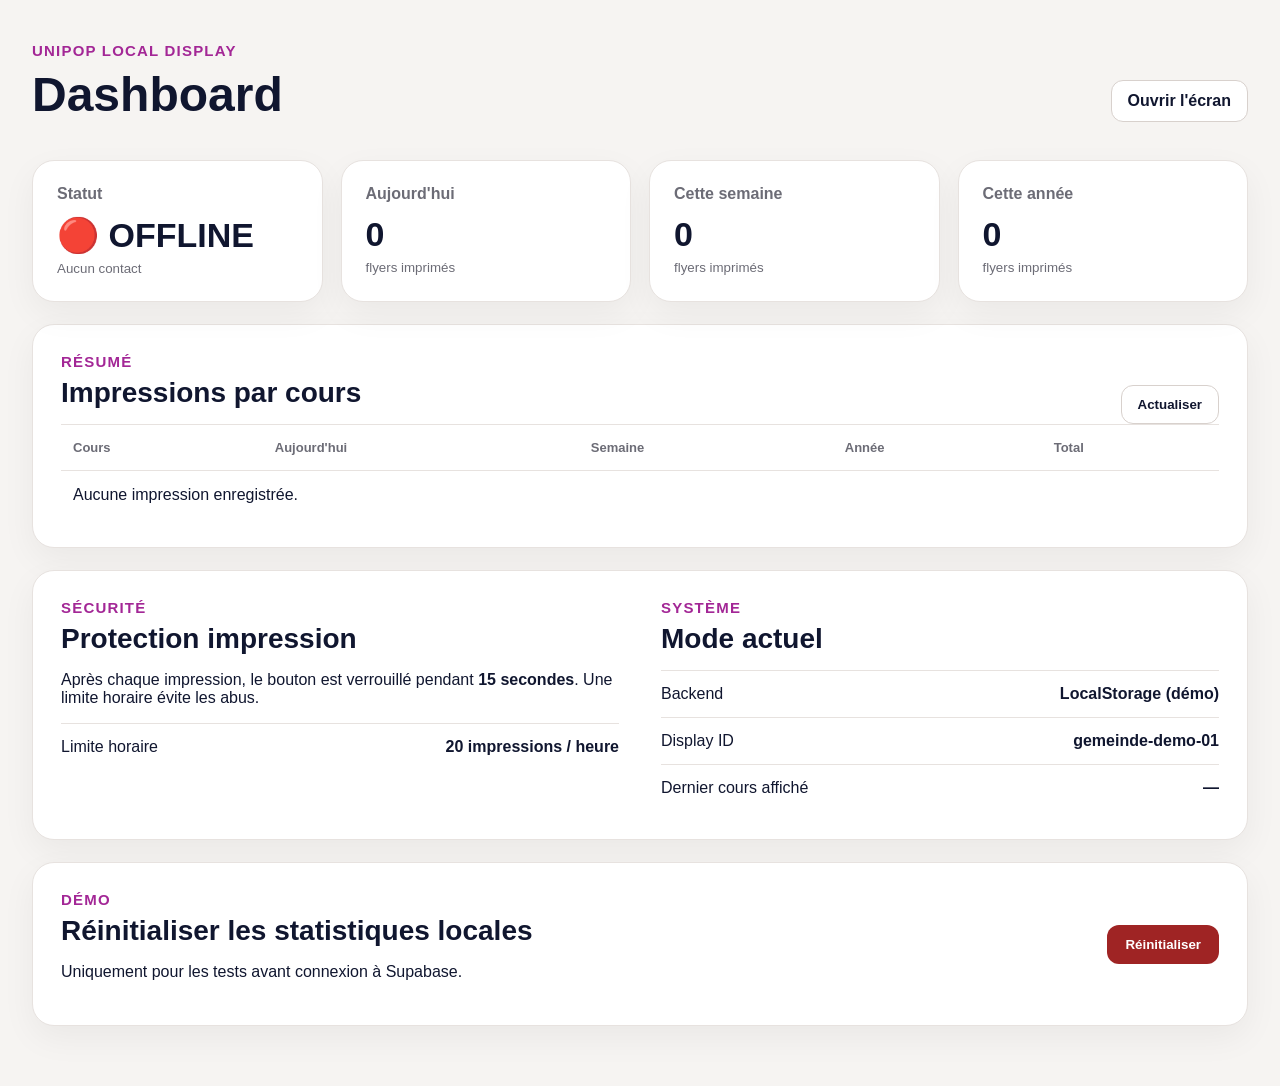
==== admin.html @ e2389398 "Add files via upload" ====
<!doctype html>
<html lang="fr">
<head>
  <meta charset="utf-8" />
  <meta name="viewport" content="width=device-width,initial-scale=1" />
  <title>UniPop Display – Admin</title>
  <link rel="stylesheet" href="assets/style.css" />
</head>
<body class="admin-page">
  <header class="admin-header">
    <div>
      <div class="eyebrow">UNIPOP LOCAL DISPLAY</div>
      <h1>Dashboard</h1>
    </div>
    <a class="ghost-btn" href="index.html">Ouvrir l'écran</a>
  </header>

  <main class="admin-main">
    <section class="cards-grid">
      <article class="stat-card"><span>Statut</span><strong id="onlineStatus">—</strong><small id="lastSeen">—</small></article>
      <article class="stat-card"><span>Aujourd'hui</span><strong id="todayCount">0</strong><small>flyers imprimés</small></article>
      <article class="stat-card"><span>Cette semaine</span><strong id="weekCount">0</strong><small>flyers imprimés</small></article>
      <article class="stat-card"><span>Cette année</span><strong id="yearCount">0</strong><small>flyers imprimés</small></article>
    </section>

    <section class="panel">
      <div class="panel-head">
        <div>
          <div class="eyebrow">RÉSUMÉ</div>
          <h2>Impressions par cours</h2>
        </div>
        <button class="ghost-btn" id="refreshBtn">Actualiser</button>
      </div>
      <div class="table-wrap">
        <table>
          <thead><tr><th>Cours</th><th>Aujourd'hui</th><th>Semaine</th><th>Année</th><th>Total</th></tr></thead>
          <tbody id="courseStats"></tbody>
        </table>
      </div>
    </section>

    <section class="panel two-col">
      <div>
        <div class="eyebrow">SÉCURITÉ</div>
        <h2>Protection impression</h2>
        <p>Après chaque impression, le bouton est verrouillé pendant <b id="cooldownText"></b>. Une limite horaire évite les abus.</p>
        <div class="limit-box"><span>Limite horaire</span><strong id="hourLimitText"></strong></div>
      </div>
      <div>
        <div class="eyebrow">SYSTÈME</div>
        <h2>Mode actuel</h2>
        <div class="system-row"><span>Backend</span><b>LocalStorage (démo)</b></div>
        <div class="system-row"><span>Display ID</span><b id="displayIdText"></b></div>
        <div class="system-row"><span>Dernier cours affiché</span><b id="currentCourseText">—</b></div>
      </div>
    </section>

    <section class="panel danger-zone">
      <div>
        <div class="eyebrow">DÉMO</div>
        <h2>Réinitialiser les statistiques locales</h2>
        <p>Uniquement pour les tests avant connexion à Supabase.</p>
      </div>
      <button id="resetBtn" class="danger-btn">Réinitialiser</button>
    </section>
  </main>

  <script src="assets/config.js"></script>
  <script src="assets/storage.js"></script>
  <script src="assets/admin.js"></script>
</body>
</html>
---- assets/style.css ----
:root{--ink:#10162f;--purple:#8f239c;--purple2:#5d1d7e;--bg:#f4f1ee;--card:#fff;--muted:#6c6c76;--line:#e7e2df}
*{box-sizing:border-box}body{margin:0;font-family:Arial,Helvetica,sans-serif;color:var(--ink);background:var(--bg)}
.display-page{min-height:100vh;background:#e9e4df}.display-shell{min-height:100vh;display:grid;grid-template-columns:1.05fr 1fr;background:#fff}.course-visual{position:relative;overflow:hidden;background:#ddd;min-height:100vh}.course-visual>img{width:100%;height:100%;object-fit:cover;display:block}.course-visual:after{content:"";position:absolute;inset:auto 0 0;height:28%;background:linear-gradient(transparent,rgba(11,16,43,.96))}.availability{position:absolute;left:5%;top:55%;width:145px;height:145px;border-radius:50%;display:grid;place-items:center;text-align:center;background:linear-gradient(145deg,var(--purple),var(--purple2));color:#fff;font-weight:800;font-size:20px;z-index:2}.brandbar{position:absolute;left:5%;bottom:5%;z-index:3;color:#fff}.brand{font-size:54px;font-weight:800;letter-spacing:-2px}.brand-sub{font-size:14px;margin-top:3px}.brand.dark,.brand-sub.dark{color:var(--ink)}
.course-info{padding:8vh 7vw 5vh;display:flex;flex-direction:column;justify-content:center;position:relative}.eyebrow{font-weight:800;color:#a32796;letter-spacing:.08em;font-size:15px}.course-info h1{font-size:68px;line-height:.95;margin:28px 0 10px}.course-info h2{font-size:28px;font-weight:500;margin:0 0 44px}.meta-grid{display:grid;gap:22px;font-size:21px}.qr-wrap{position:absolute;right:7vw;bottom:31vh;text-align:center}.qr-wrap img{width:190px;height:190px;border:4px solid var(--ink);border-radius:14px;padding:10px;background:#fff}.scan{font-size:24px;font-style:italic;margin-top:8px;transform:rotate(-5deg)}.print-btn{margin-top:52px;border:0;border-radius:18px;padding:22px 28px;background:linear-gradient(90deg,#873397,#612580);color:white;font-size:22px;font-weight:800;display:flex;align-items:center;justify-content:center;gap:14px;cursor:pointer}.print-btn:disabled{opacity:.45;cursor:not-allowed}.print-icon{font-size:28px}.print-status{min-height:28px;margin-top:14px;text-align:center;font-weight:700;color:var(--purple)}.debug-strip{position:fixed;right:14px;top:14px;background:rgba(255,255,255,.88);padding:8px 12px;border-radius:8px;font-size:12px;z-index:10}.debug-strip a{margin-left:10px;color:var(--purple)}
.admin-page{background:#f6f4f2}.admin-header{max-width:1300px;margin:0 auto;padding:42px 32px 18px;display:flex;justify-content:space-between;align-items:end}.admin-header h1{font-size:48px;margin:8px 0 0}.admin-main{max-width:1300px;margin:0 auto;padding:20px 32px 60px}.cards-grid{display:grid;grid-template-columns:repeat(4,1fr);gap:18px}.stat-card,.panel{background:#fff;border:1px solid var(--line);border-radius:22px;box-shadow:0 12px 34px rgba(26,21,21,.05)}.stat-card{padding:24px}.stat-card span{color:var(--muted);font-weight:700}.stat-card strong{display:block;font-size:34px;margin:12px 0 4px}.stat-card small{color:var(--muted)}.panel{margin-top:22px;padding:28px}.panel-head{display:flex;align-items:end;justify-content:space-between}.panel h2{font-size:28px;margin:7px 0 15px}.ghost-btn{border:1px solid #d8d1cd;background:#fff;padding:11px 16px;border-radius:12px;color:var(--ink);font-weight:700;text-decoration:none;cursor:pointer}.table-wrap{overflow:auto}table{width:100%;border-collapse:collapse}th,td{text-align:left;padding:15px 12px;border-top:1px solid var(--line)}th{font-size:13px;color:var(--muted)}.two-col{display:grid;grid-template-columns:1fr 1fr;gap:42px}.limit-box,.system-row{display:flex;justify-content:space-between;padding:14px 0;border-top:1px solid var(--line)}.danger-zone{display:flex;justify-content:space-between;align-items:center}.danger-btn{border:0;background:#9f2424;color:#fff;font-weight:800;padding:12px 18px;border-radius:12px;cursor:pointer}
.flyer-page{background:#fff}.flyer{width:210mm;min-height:297mm;margin:0 auto;background:#fff;display:flex;flex-direction:column}.flyer-image{width:100%;height:125mm;object-fit:cover}.flyer-body{padding:18mm}.flyer-body h1{font-size:48px;margin:10mm 0 2mm}.flyer-body h2{font-size:25px;font-weight:500;margin:0 0 12mm}.flyer-meta{display:grid;gap:6mm;font-size:19px}.flyer-bottom{margin-top:20mm;border-top:1px solid #ddd;padding-top:12mm;display:flex;align-items:end;justify-content:space-between}.flyer-qr{width:42mm;height:42mm}
@media (max-width:1000px){.display-shell{grid-template-columns:1fr}.course-visual{min-height:45vh}.course-info{padding:45px 28px}.qr-wrap{position:static;margin-top:35px}.course-info h1{font-size:52px}.cards-grid{grid-template-columns:1fr 1fr}.two-col{grid-template-columns:1fr}}
@media print{.debug-strip{display:none}.flyer-page{margin:0}.flyer{width:210mm;height:297mm;box-shadow:none}@page{size:A4;margin:0}}
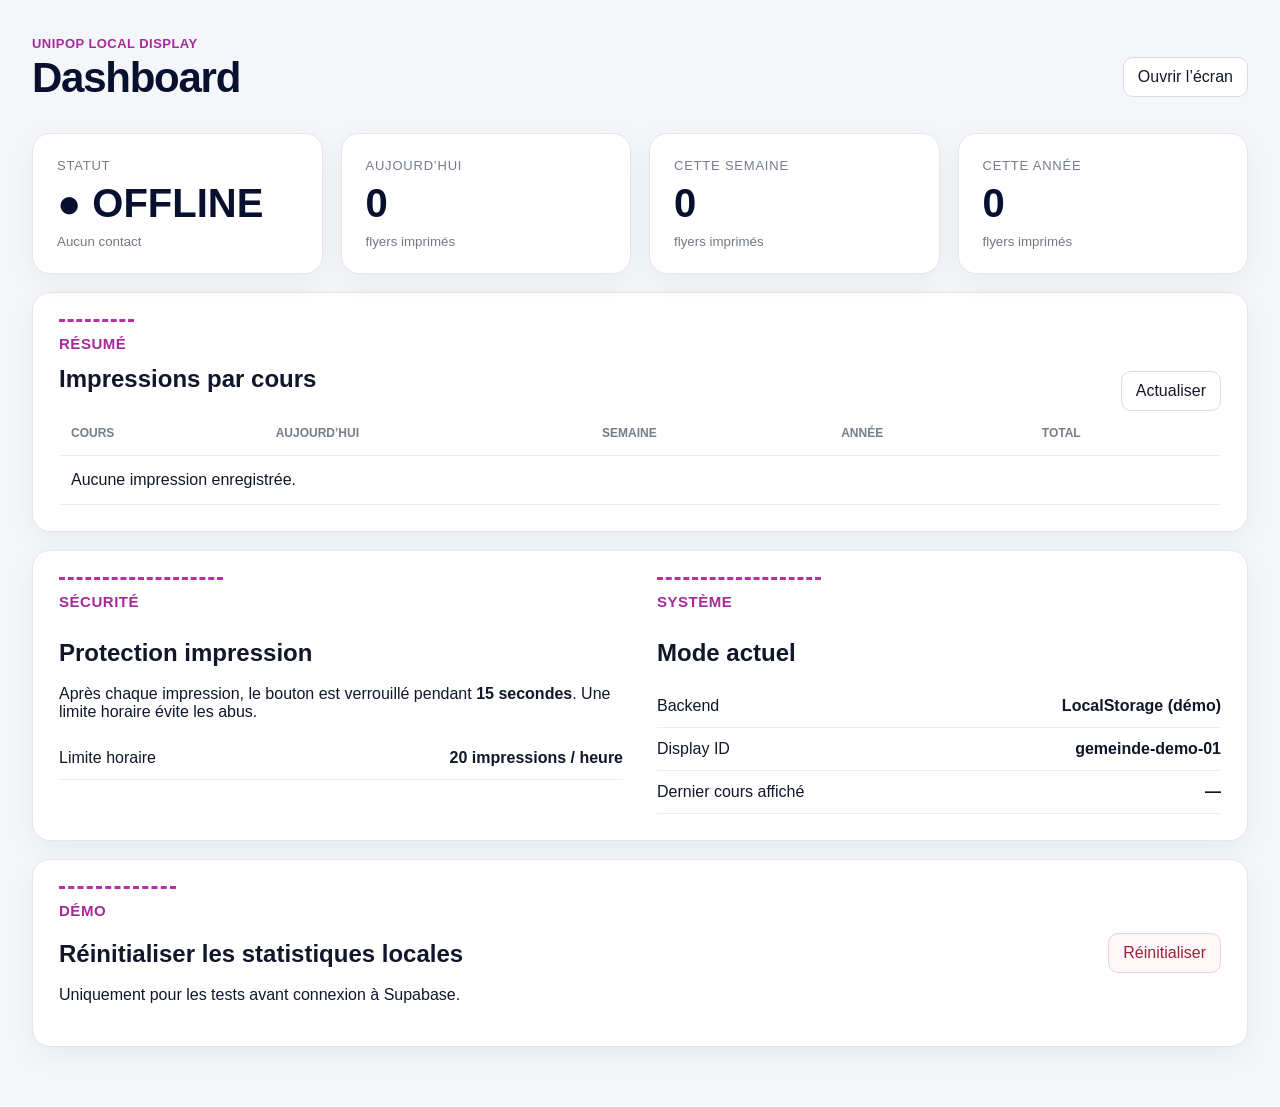
==== commit dff45277: "Add files via upload" ====
--- a/admin.html
+++ b/admin.html
@@ -1,72 +1 @@
-<!doctype html>
-<html lang="fr">
-<head>
-  <meta charset="utf-8" />
-  <meta name="viewport" content="width=device-width,initial-scale=1" />
-  <title>UniPop Display – Admin</title>
-  <link rel="stylesheet" href="assets/style.css" />
-</head>
-<body class="admin-page">
-  <header class="admin-header">
-    <div>
-      <div class="eyebrow">UNIPOP LOCAL DISPLAY</div>
-      <h1>Dashboard</h1>
-    </div>
-    <a class="ghost-btn" href="index.html">Ouvrir l'écran</a>
-  </header>
-
-  <main class="admin-main">
-    <section class="cards-grid">
-      <article class="stat-card"><span>Statut</span><strong id="onlineStatus">—</strong><small id="lastSeen">—</small></article>
-      <article class="stat-card"><span>Aujourd'hui</span><strong id="todayCount">0</strong><small>flyers imprimés</small></article>
-      <article class="stat-card"><span>Cette semaine</span><strong id="weekCount">0</strong><small>flyers imprimés</small></article>
-      <article class="stat-card"><span>Cette année</span><strong id="yearCount">0</strong><small>flyers imprimés</small></article>
-    </section>
-
-    <section class="panel">
-      <div class="panel-head">
-        <div>
-          <div class="eyebrow">RÉSUMÉ</div>
-          <h2>Impressions par cours</h2>
-        </div>
-        <button class="ghost-btn" id="refreshBtn">Actualiser</button>
-      </div>
-      <div class="table-wrap">
-        <table>
-          <thead><tr><th>Cours</th><th>Aujourd'hui</th><th>Semaine</th><th>Année</th><th>Total</th></tr></thead>
-          <tbody id="courseStats"></tbody>
-        </table>
-      </div>
-    </section>
-
-    <section class="panel two-col">
-      <div>
-        <div class="eyebrow">SÉCURITÉ</div>
-        <h2>Protection impression</h2>
-        <p>Après chaque impression, le bouton est verrouillé pendant <b id="cooldownText"></b>. Une limite horaire évite les abus.</p>
-        <div class="limit-box"><span>Limite horaire</span><strong id="hourLimitText"></strong></div>
-      </div>
-      <div>
-        <div class="eyebrow">SYSTÈME</div>
-        <h2>Mode actuel</h2>
-        <div class="system-row"><span>Backend</span><b>LocalStorage (démo)</b></div>
-        <div class="system-row"><span>Display ID</span><b id="displayIdText"></b></div>
-        <div class="system-row"><span>Dernier cours affiché</span><b id="currentCourseText">—</b></div>
-      </div>
-    </section>
-
-    <section class="panel danger-zone">
-      <div>
-        <div class="eyebrow">DÉMO</div>
-        <h2>Réinitialiser les statistiques locales</h2>
-        <p>Uniquement pour les tests avant connexion à Supabase.</p>
-      </div>
-      <button id="resetBtn" class="danger-btn">Réinitialiser</button>
-    </section>
-  </main>
-
-  <script src="assets/config.js"></script>
-  <script src="assets/storage.js"></script>
-  <script src="assets/admin.js"></script>
-</body>
-</html>
+<!doctype html><html lang="fr"><head><meta charset="utf-8"><meta name="viewport" content="width=device-width,initial-scale=1"><title>UniPop Display – Admin</title><link rel="stylesheet" href="assets/style.css"></head><body class="admin-page"><header class="admin-header"><div><div class="eyebrow"><span></span>UNIPOP LOCAL DISPLAY</div><h1>Dashboard</h1></div><a class="ghost-btn" href="index.html">Ouvrir l’écran</a></header><main class="admin-main"><section class="cards-grid"><article class="stat-card"><span>Statut</span><strong id="onlineStatus">—</strong><small id="lastSeen">—</small></article><article class="stat-card"><span>Aujourd’hui</span><strong id="todayCount">0</strong><small>flyers imprimés</small></article><article class="stat-card"><span>Cette semaine</span><strong id="weekCount">0</strong><small>flyers imprimés</small></article><article class="stat-card"><span>Cette année</span><strong id="yearCount">0</strong><small>flyers imprimés</small></article></section><section class="panel"><div class="panel-head"><div><div class="eyebrow"><span></span>RÉSUMÉ</div><h2>Impressions par cours</h2></div><button class="ghost-btn" id="refreshBtn">Actualiser</button></div><div class="table-wrap"><table><thead><tr><th>Cours</th><th>Aujourd’hui</th><th>Semaine</th><th>Année</th><th>Total</th></tr></thead><tbody id="courseStats"></tbody></table></div></section><section class="panel two-col"><div><div class="eyebrow"><span></span>SÉCURITÉ</div><h2>Protection impression</h2><p>Après chaque impression, le bouton est verrouillé pendant <b id="cooldownText"></b>. Une limite horaire évite les abus.</p><div class="limit-box"><span>Limite horaire</span><strong id="hourLimitText"></strong></div></div><div><div class="eyebrow"><span></span>SYSTÈME</div><h2>Mode actuel</h2><div class="system-row"><span>Backend</span><b>LocalStorage (démo)</b></div><div class="system-row"><span>Display ID</span><b id="displayIdText"></b></div><div class="system-row"><span>Dernier cours affiché</span><b id="currentCourseText">—</b></div></div></section><section class="panel danger-zone"><div><div class="eyebrow"><span></span>DÉMO</div><h2>Réinitialiser les statistiques locales</h2><p>Uniquement pour les tests avant connexion à Supabase.</p></div><button id="resetBtn" class="danger-btn">Réinitialiser</button></section></main><script src="assets/config.js"></script><script src="assets/storage.js"></script><script src="assets/admin.js"></script></body></html>
--- a/assets/style.css
+++ b/assets/style.css
@@ -1,8 +1,82 @@
-:root{--ink:#10162f;--purple:#8f239c;--purple2:#5d1d7e;--bg:#f4f1ee;--card:#fff;--muted:#6c6c76;--line:#e7e2df}
-*{box-sizing:border-box}body{margin:0;font-family:Arial,Helvetica,sans-serif;color:var(--ink);background:var(--bg)}
-.display-page{min-height:100vh;background:#e9e4df}.display-shell{min-height:100vh;display:grid;grid-template-columns:1.05fr 1fr;background:#fff}.course-visual{position:relative;overflow:hidden;background:#ddd;min-height:100vh}.course-visual>img{width:100%;height:100%;object-fit:cover;display:block}.course-visual:after{content:"";position:absolute;inset:auto 0 0;height:28%;background:linear-gradient(transparent,rgba(11,16,43,.96))}.availability{position:absolute;left:5%;top:55%;width:145px;height:145px;border-radius:50%;display:grid;place-items:center;text-align:center;background:linear-gradient(145deg,var(--purple),var(--purple2));color:#fff;font-weight:800;font-size:20px;z-index:2}.brandbar{position:absolute;left:5%;bottom:5%;z-index:3;color:#fff}.brand{font-size:54px;font-weight:800;letter-spacing:-2px}.brand-sub{font-size:14px;margin-top:3px}.brand.dark,.brand-sub.dark{color:var(--ink)}
-.course-info{padding:8vh 7vw 5vh;display:flex;flex-direction:column;justify-content:center;position:relative}.eyebrow{font-weight:800;color:#a32796;letter-spacing:.08em;font-size:15px}.course-info h1{font-size:68px;line-height:.95;margin:28px 0 10px}.course-info h2{font-size:28px;font-weight:500;margin:0 0 44px}.meta-grid{display:grid;gap:22px;font-size:21px}.qr-wrap{position:absolute;right:7vw;bottom:31vh;text-align:center}.qr-wrap img{width:190px;height:190px;border:4px solid var(--ink);border-radius:14px;padding:10px;background:#fff}.scan{font-size:24px;font-style:italic;margin-top:8px;transform:rotate(-5deg)}.print-btn{margin-top:52px;border:0;border-radius:18px;padding:22px 28px;background:linear-gradient(90deg,#873397,#612580);color:white;font-size:22px;font-weight:800;display:flex;align-items:center;justify-content:center;gap:14px;cursor:pointer}.print-btn:disabled{opacity:.45;cursor:not-allowed}.print-icon{font-size:28px}.print-status{min-height:28px;margin-top:14px;text-align:center;font-weight:700;color:var(--purple)}.debug-strip{position:fixed;right:14px;top:14px;background:rgba(255,255,255,.88);padding:8px 12px;border-radius:8px;font-size:12px;z-index:10}.debug-strip a{margin-left:10px;color:var(--purple)}
-.admin-page{background:#f6f4f2}.admin-header{max-width:1300px;margin:0 auto;padding:42px 32px 18px;display:flex;justify-content:space-between;align-items:end}.admin-header h1{font-size:48px;margin:8px 0 0}.admin-main{max-width:1300px;margin:0 auto;padding:20px 32px 60px}.cards-grid{display:grid;grid-template-columns:repeat(4,1fr);gap:18px}.stat-card,.panel{background:#fff;border:1px solid var(--line);border-radius:22px;box-shadow:0 12px 34px rgba(26,21,21,.05)}.stat-card{padding:24px}.stat-card span{color:var(--muted);font-weight:700}.stat-card strong{display:block;font-size:34px;margin:12px 0 4px}.stat-card small{color:var(--muted)}.panel{margin-top:22px;padding:28px}.panel-head{display:flex;align-items:end;justify-content:space-between}.panel h2{font-size:28px;margin:7px 0 15px}.ghost-btn{border:1px solid #d8d1cd;background:#fff;padding:11px 16px;border-radius:12px;color:var(--ink);font-weight:700;text-decoration:none;cursor:pointer}.table-wrap{overflow:auto}table{width:100%;border-collapse:collapse}th,td{text-align:left;padding:15px 12px;border-top:1px solid var(--line)}th{font-size:13px;color:var(--muted)}.two-col{display:grid;grid-template-columns:1fr 1fr;gap:42px}.limit-box,.system-row{display:flex;justify-content:space-between;padding:14px 0;border-top:1px solid var(--line)}.danger-zone{display:flex;justify-content:space-between;align-items:center}.danger-btn{border:0;background:#9f2424;color:#fff;font-weight:800;padding:12px 18px;border-radius:12px;cursor:pointer}
-.flyer-page{background:#fff}.flyer{width:210mm;min-height:297mm;margin:0 auto;background:#fff;display:flex;flex-direction:column}.flyer-image{width:100%;height:125mm;object-fit:cover}.flyer-body{padding:18mm}.flyer-body h1{font-size:48px;margin:10mm 0 2mm}.flyer-body h2{font-size:25px;font-weight:500;margin:0 0 12mm}.flyer-meta{display:grid;gap:6mm;font-size:19px}.flyer-bottom{margin-top:20mm;border-top:1px solid #ddd;padding-top:12mm;display:flex;align-items:end;justify-content:space-between}.flyer-qr{width:42mm;height:42mm}
-@media (max-width:1000px){.display-shell{grid-template-columns:1fr}.course-visual{min-height:45vh}.course-info{padding:45px 28px}.qr-wrap{position:static;margin-top:35px}.course-info h1{font-size:52px}.cards-grid{grid-template-columns:1fr 1fr}.two-col{grid-template-columns:1fr}}
-@media print{.debug-strip{display:none}.flyer-page{margin:0}.flyer{width:210mm;height:297mm;box-shadow:none}@page{size:A4;margin:0}}
+:root{
+  --navy:#07102f;
+  --navy2:#111844;
+  --purple:#742281;
+  --magenta:#c72b8e;
+  --peach:#f5a17f;
+  --ink:#111523;
+  --muted:#5e6270;
+  --line:#ececf2;
+  --bg:#f3f3f5;
+  --white:#fff;
+  --radius:0px;
+  font-family: Inter, ui-sans-serif, -apple-system, BlinkMacSystemFont, "Segoe UI", Arial, Helvetica, sans-serif;
+}
+*{box-sizing:border-box}
+html,body{margin:0;min-height:100%;background:#fff;color:var(--ink)}
+button,input{font:inherit}
+
+/* DISPLAY --------------------------------------------------- */
+.display-page{overflow:hidden;background:#fff}
+.display-shell{
+  width:100vw;height:100vh;display:grid;grid-template-columns:42% 58%;
+  background:#fff;overflow:hidden;
+}
+.course-visual{position:relative;overflow:hidden;background:#ddd}
+.course-image{width:100%;height:100%;object-fit:cover;display:block}
+.availability{
+  position:absolute;left:5.7%;bottom:20.5%;width:clamp(120px,11vw,205px);aspect-ratio:1;border-radius:50%;
+  display:grid;place-items:center;text-align:center;background:linear-gradient(145deg,#6a207d,#8f2a92);
+  color:#fff;font-weight:800;font-size:clamp(17px,1.35vw,28px);line-height:1.2;box-shadow:0 12px 34px rgba(58,17,77,.22)
+}
+.brandbar{
+  position:absolute;left:0;right:0;bottom:0;height:16.5%;padding:2.8% 5.7%;
+  background:linear-gradient(103deg,#08102e 0%,#0b1237 70%,#111747 100%);color:#fff;display:flex;flex-direction:column;justify-content:center
+}
+.unipop-wordmark{position:relative;display:inline-block;width:max-content;font-size:clamp(34px,3.3vw,67px);font-weight:760;letter-spacing:-.055em;line-height:1}
+.unipop-wordmark .dot{position:absolute;top:-.05em;width:.14em;height:.14em;border-radius:50%}
+.unipop-wordmark .d1{right:-.13em;background:#9a38c2}.unipop-wordmark .d2{right:-.34em;background:#d72c92}.unipop-wordmark .d3{right:-.55em;background:#f1a077}
+.brand-sub{font-size:clamp(11px,.75vw,17px);margin-top:10px;opacity:.98}
+
+.course-info{position:relative;background:#fff;min-width:0;padding-bottom:14.7vh}
+.top-dots{position:absolute;right:6.6%;top:6.6%;display:flex;gap:16px}
+.top-dots i{width:clamp(14px,1.2vw,25px);height:clamp(14px,1.2vw,25px);border-radius:50%;background:#9b25bd}
+.top-dots i:nth-child(2){background:#d52c91}.top-dots i:nth-child(3){background:#f5a17f}
+.content-wrap{height:100%;padding:10.5% 8.4% 3.5% 8.5%;display:flex;flex-direction:column}
+.eyebrow{font-size:clamp(15px,1.15vw,25px);font-weight:760;letter-spacing:.035em;color:#a42b98;margin-bottom:5.1%;text-transform:uppercase}
+.eyebrow span{display:block;width:29%;border-top:3px dashed #b831a4;margin-bottom:13px}
+h1{margin:0;color:#07102f;font-size:clamp(62px,6.6vw,132px);line-height:.91;letter-spacing:-.055em;font-weight:820}
+.course-info h2{margin:4% 0 0;font-weight:430;font-size:clamp(28px,2.65vw,56px);line-height:1.15;letter-spacing:-.02em;color:#1c1f29}
+.info-layout{display:grid;grid-template-columns:minmax(0,1.35fr) minmax(260px,.78fr);align-items:center;gap:3.5vw;margin-top:9%;min-height:0}
+.meta-grid{display:flex;flex-direction:column;gap:clamp(24px,2.3vh,42px)}
+.meta-row{display:grid;grid-template-columns:clamp(42px,3.6vw,73px) 1fr;align-items:center;font-size:clamp(21px,1.75vw,36px);line-height:1.25;color:#22242c}
+.meta-icon{width:clamp(38px,3.1vw,64px);height:clamp(38px,3.1vw,64px);display:grid;place-items:center;font-size:clamp(30px,2.45vw,50px);font-weight:300;color:#8d2491;line-height:1}
+.qr-wrap{justify-self:center;text-align:center;transform:translateY(2%)}
+.qr-frame{padding:clamp(11px,.85vw,18px);border:4px solid #131625;border-radius:20px;background:#fff;box-shadow:0 1px 0 rgba(0,0,0,.04)}
+.qr-frame img{width:clamp(180px,14.1vw,300px);height:clamp(180px,14.1vw,300px);display:block;object-fit:contain}
+.scan-arrow{font-size:clamp(42px,3vw,62px);line-height:.8;transform:rotate(-20deg);margin-top:10px;color:#111523}
+.scan{font-family:"Segoe Print","Bradley Hand",cursive;font-size:clamp(25px,2vw,42px);font-style:italic;margin-top:-1px;color:#111523;white-space:nowrap;transform:rotate(-3deg)}
+.print-strip{
+  position:absolute;left:0;right:0;bottom:0;height:14.7vh;border:0;cursor:pointer;
+  background:linear-gradient(100deg,#632074 0%,#87227d 48%,#7c267c 72%,#602168 100%);color:white;
+  display:grid;grid-template-columns:8% 1fr 13%;align-items:center;padding:0 5.5%;text-align:left;box-shadow:inset 0 1px rgba(255,255,255,.13)
+}
+.print-strip:active{filter:brightness(.92)}
+.print-strip[disabled]{cursor:not-allowed;filter:saturate(.45) brightness(.78)}
+.print-small-icon{font-size:clamp(32px,2.7vw,56px);opacity:.95}
+.print-copy{font-size:clamp(20px,1.48vw,31px);line-height:1.25;font-weight:440}
+.print-circle{justify-self:end;width:clamp(72px,6.6vw,132px);aspect-ratio:1;border:4px solid #fff;border-radius:50%;display:grid;place-items:center;font-size:clamp(34px,3.2vw,66px);font-weight:800}
+.toast{position:absolute;z-index:8;left:50%;bottom:16.5vh;transform:translateX(-50%) translateY(15px);background:#10142c;color:#fff;padding:14px 22px;border-radius:999px;opacity:0;pointer-events:none;transition:.2s;font-weight:700;box-shadow:0 12px 30px rgba(0,0,0,.18);white-space:nowrap}
+.toast.show{opacity:1;transform:translateX(-50%) translateY(0)}
+.demo-nav{position:fixed;z-index:20;right:16px;top:12px;font-size:12px;color:#676a73;opacity:.42;display:flex;gap:12px}.demo-nav a{color:#4c305c}
+@media (max-aspect-ratio:4/3){.display-shell{grid-template-columns:40% 60%}.info-layout{grid-template-columns:1fr minmax(210px,.65fr)}.content-wrap{padding-left:7%;padding-right:7%}}
+
+/* ADMIN ----------------------------------------------------- */
+.admin-page{background:#f5f6f9;min-height:100vh;color:#11162a}
+.admin-header{max-width:1450px;margin:auto;padding:36px 32px 18px;display:flex;justify-content:space-between;align-items:end}.admin-header h1{font-size:42px;letter-spacing:-.03em}.admin-header .eyebrow{margin:0 0 8px;font-size:13px}.admin-header .eyebrow span{display:none}
+.admin-main{max-width:1450px;margin:auto;padding:18px 32px 60px}
+.cards-grid{display:grid;grid-template-columns:repeat(4,1fr);gap:18px;margin-bottom:18px}
+.stat-card,.panel{background:white;border:1px solid #e4e6ed;border-radius:18px;box-shadow:0 8px 28px rgba(12,17,48,.05)}
+.stat-card{padding:24px;display:flex;flex-direction:column;gap:8px}.stat-card span{font-size:13px;text-transform:uppercase;letter-spacing:.06em;color:#777c8d}.stat-card strong{font-size:40px;color:#07102f}.stat-card small{color:#737787}.panel{padding:26px;margin-top:18px}.panel-head{display:flex;align-items:end;justify-content:space-between}.panel h2{margin:4px 0 18px;font-size:24px}.table-wrap{overflow:auto}table{width:100%;border-collapse:collapse}th,td{padding:15px 12px;border-bottom:1px solid #eceef2;text-align:left}th{font-size:12px;text-transform:uppercase;color:#777c8d}.ghost-btn,.danger-btn{border:1px solid #d8dbe4;background:#fff;border-radius:10px;padding:10px 14px;text-decoration:none;color:#15182b;cursor:pointer}.two-col{display:grid;grid-template-columns:1fr 1fr;gap:34px}.limit-box,.system-row{display:flex;justify-content:space-between;padding:12px 0;border-bottom:1px solid #eceef2}.danger-zone{display:flex;justify-content:space-between;align-items:center}.danger-btn{border-color:#f0cfd6;color:#9e2039;background:#fff7f8}
+.online{color:#14874d}.offline{color:#c03645}
+@media(max-width:900px){.cards-grid{grid-template-columns:1fr 1fr}.two-col{grid-template-columns:1fr}.admin-main,.admin-header{padding-left:18px;padding-right:18px}}
